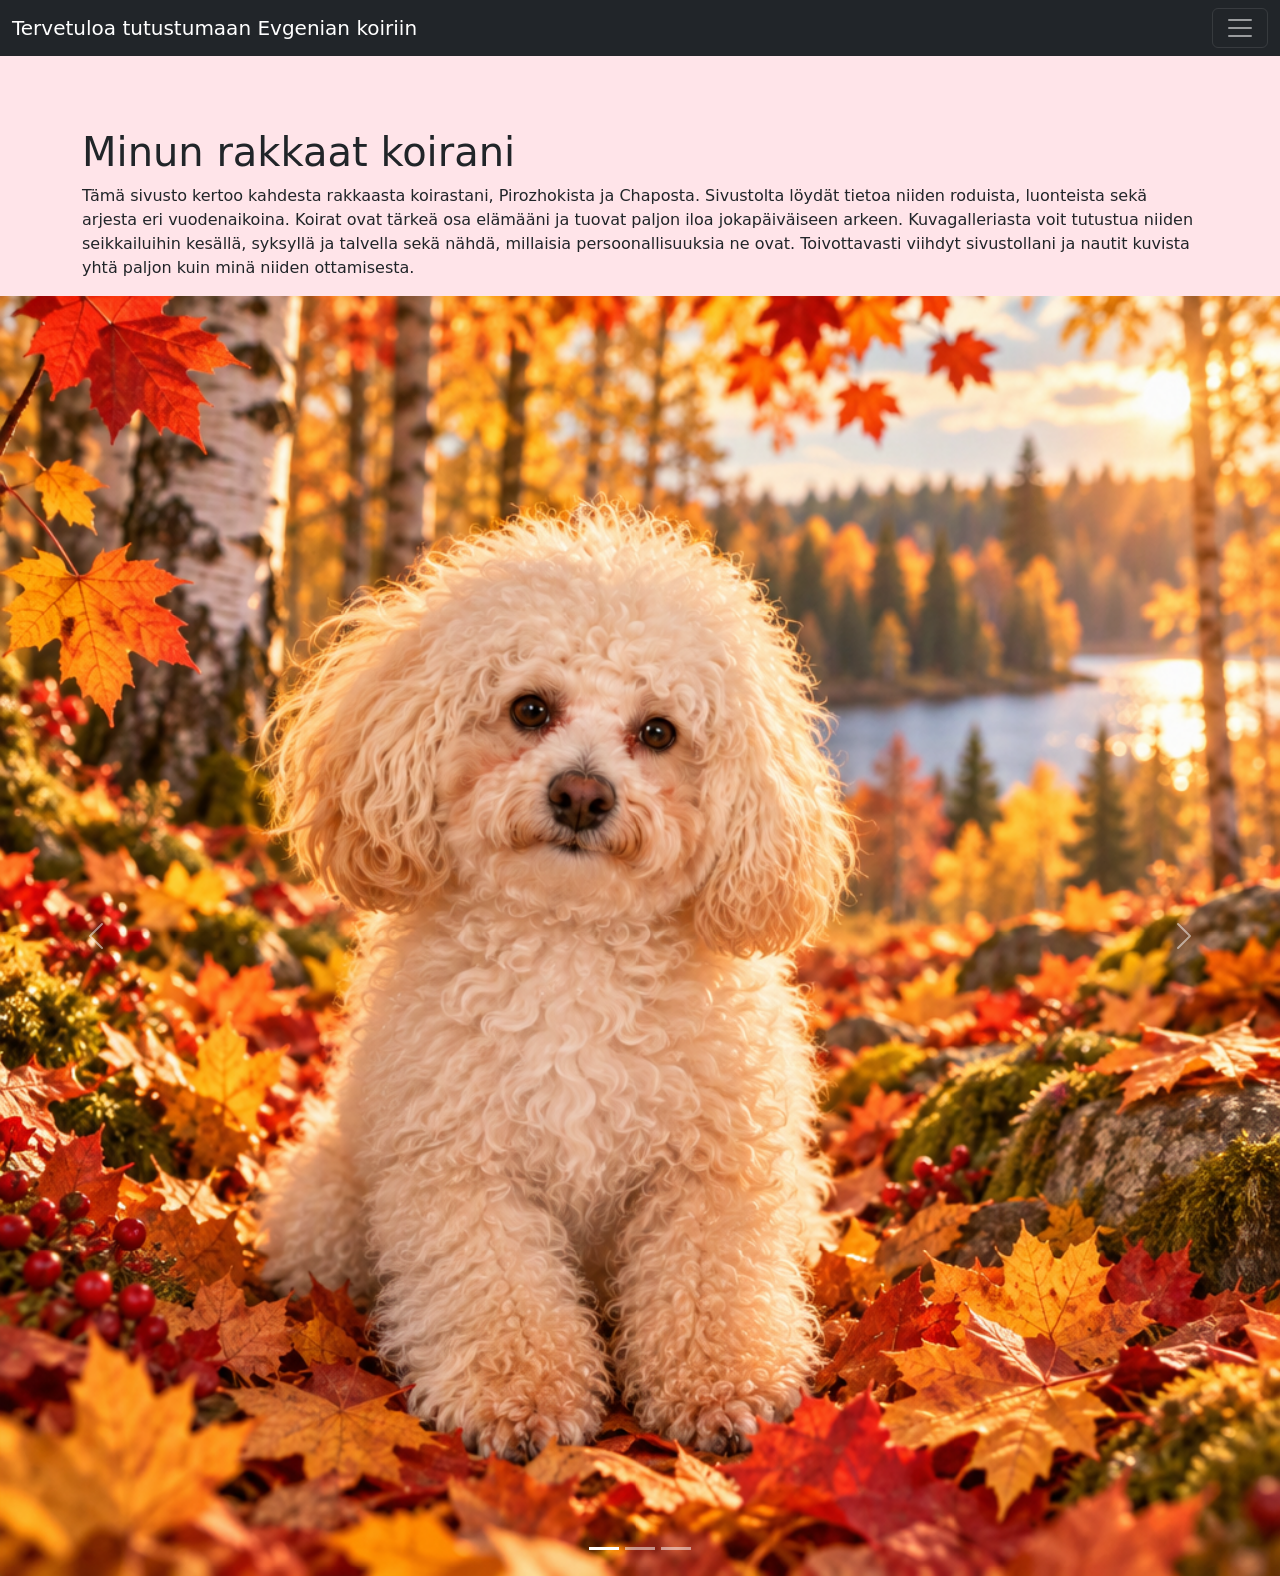
==== index.html @ 72e905f4 "ready pages" ====
<!DOCTYPE html>
<html lang="en">

<head>
    <meta charset="UTF-8">
    <meta name="viewport" content="width=device-width, initial-scale=1.0">
    <link rel="stylesheet" href="style.css">

    <link href="https://cdn.jsdelivr.net/npm/bootstrap@5.3.3/dist/css/bootstrap.min.css" rel="stylesheet">
    <script src="https://cdn.jsdelivr.net/npm/bootstrap@5.3.3/dist/js/bootstrap.bundle.min.js"></script>

    <title>Evgenian koirat</title>
</head>


<body>
    <main>
        <nav class="navbar navbar-dark bg-dark fixed-top">
            <div class="container-fluid">
                <a class="navbar-brand" href="#">Tervetuloa tutustumaan Evgenian koiriin</a>
                <button class="navbar-toggler" type="button" data-bs-toggle="offcanvas"
                    data-bs-target="#offcanvasDarkNavbar" aria-controls="offcanvasDarkNavbar"
                    aria-label="Toggle navigation">
                    <span class="navbar-toggler-icon"></span>
                </button>
                <div class="offcanvas offcanvas-end text-bg-dark" tabindex="-1" id="offcanvasDarkNavbar"
                    aria-labelledby="offcanvasDarkNavbarLabel">
                    <div class="offcanvas-header">
                        <h5 class="offcanvas-title" id="offcanvasDarkNavbarLabel">Evgenian koirat</h5>
                        <button type="button" class="btn-close btn-close-white" data-bs-dismiss="offcanvas"
                            aria-label="Close"></button>
                    </div>
                    <div class="offcanvas-body">
                        <ul class="navbar-nav justify-content-end flex-grow-1 pe-3">
                            <li class="nav-item">
                                <a class="nav-link active" aria-current="index.html" href="#">Etusivu</a>
                            </li>
                            <li class="nav-item">
                                <a class="nav-link" href="tietoaroduista.html">Tietoa roduista</a>
                            </li>
                            <li class="nav-item dropdown">
                                <a class="nav-link dropdown-toggle" href="#" role="button" data-bs-toggle="dropdown"
                                    aria-expanded="false">
                                    Minun kaksi koiraani
                                </a>
                                <ul class="dropdown-menu dropdown-menu-dark">
                                    <li><a class="dropdown-item" href="pirozhok.html">Pirozhok</a></li>
                                    <li><a class="dropdown-item" href="chapo.html">Chapo</a></li>
                                    <li>
                                        <hr class="dropdown-divider">
                                    </li>
                                    <li><a class="dropdown-item" href="kuvagalleria.html">Kuvagalleria</a></li>
                                </ul>
                            </li>
                        </ul>
                        <form class="d-flex mt-3" role="search">
                            <input class="form-control me-2" type="search" placeholder="Search" aria-label="Search" />
                            <button class="btn btn-success" type="submit">Search</button>
                        </form>


                    </div>
                </div>
            </div>
        </nav>

        <div class="container mt-5">
            <h1>Minun rakkaat koirani</h1>

            <p>
                Tämä sivusto kertoo kahdesta rakkaasta koirastani, Pirozhokista ja Chaposta.
                Sivustolta löydät tietoa niiden roduista, luonteista sekä arjesta eri vuodenaikoina.
                Koirat ovat tärkeä osa elämääni ja tuovat paljon iloa jokapäiväiseen arkeen.
                Kuvagalleriasta voit tutustua niiden seikkailuihin kesällä, syksyllä ja talvella sekä nähdä, millaisia
                persoonallisuuksia ne ovat.
                Toivottavasti viihdyt sivustollani ja nautit kuvista yhtä paljon kuin minä niiden ottamisesta.
            </p>
        </div>


        <div id="carouselExampleIndicators" class="carousel slide">
            <div class="carousel-indicators">
                <button type="button" data-bs-target="#carouselExampleIndicators" data-bs-slide-to="0" class="active"
                    aria-current="true" aria-label="Slide 1"></button>
                <button type="button" data-bs-target="#carouselExampleIndicators" data-bs-slide-to="1"
                    aria-label="Slide 2"></button>
                <button type="button" data-bs-target="#carouselExampleIndicators" data-bs-slide-to="2"
                    aria-label="Slide 3"></button>
            </div>
            <div class="carousel-inner">
                <div class="carousel-item active">
                    <img src="syksy.png" class="d-block w-100" alt="Chapo">
                </div>
                <div class="carousel-item">
                    <img src="Pirozhok.png" class="d-block w-100" alt="Pirozhok">
                </div>
                <div class="carousel-item">
                    <img src="..." class="d-block w-100" alt="...">
                </div>
            </div>
            <button class="carousel-control-prev" type="button" data-bs-target="#carouselExampleIndicators"
                data-bs-slide="prev">
                <span class="carousel-control-prev-icon" aria-hidden="true"></span>
                <span class="visually-hidden">Previous</span>
            </button>
            <button class="carousel-control-next" type="button" data-bs-target="#carouselExampleIndicators"
                data-bs-slide="next">
                <span class="carousel-control-next-icon" aria-hidden="true"></span>
                <span class="visually-hidden">Next</span>
            </button>
        </div>
    </main>

</body>

</html>
---- style.css ----
body {
    padding-top: 80px;
    /* lisää tilaa navbarin alle */
    background-color: #ffe4e9 !important;
    font-family: 'Nunito', sans-serif;
}
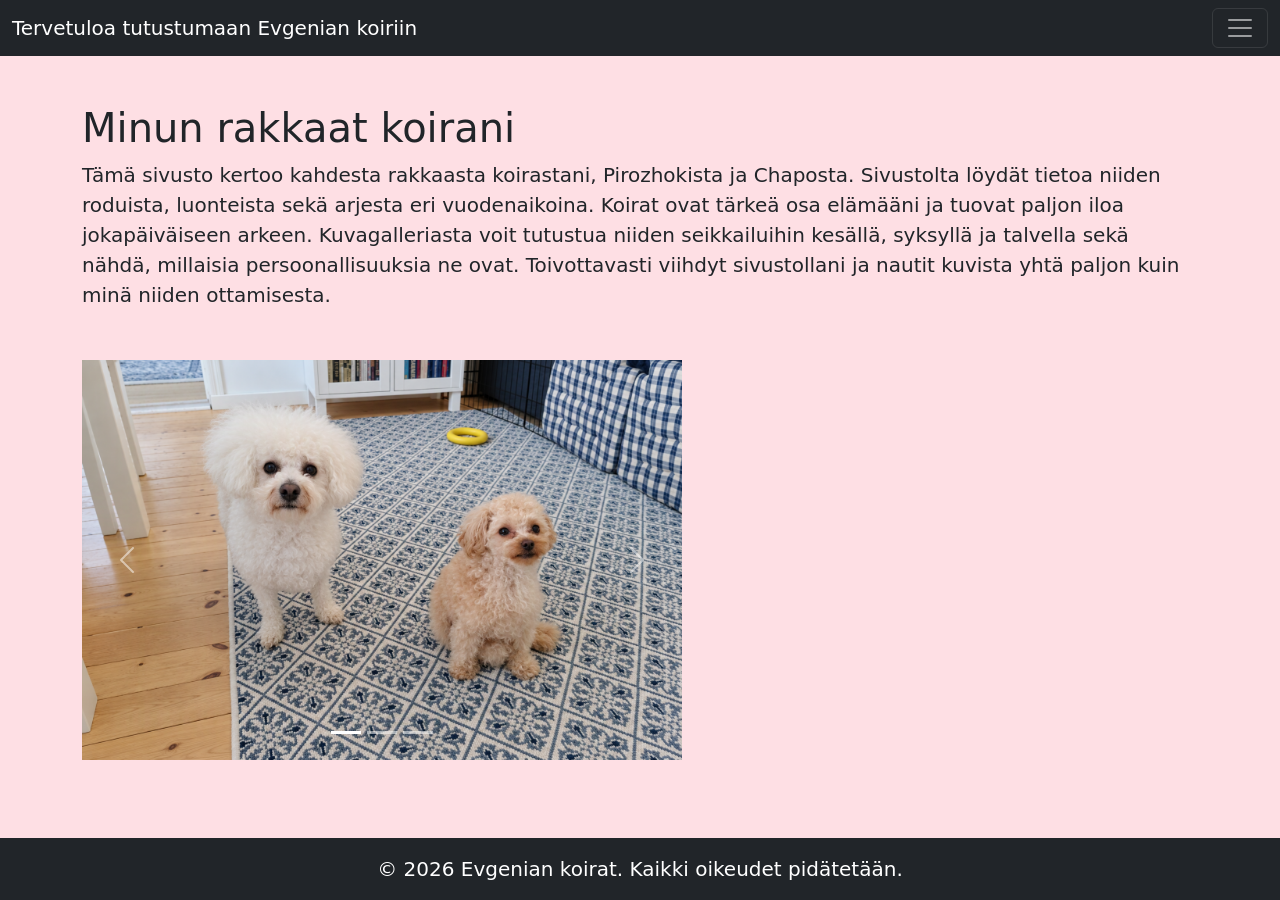
==== commit 521e2c36: "korjaukset" ====
--- a/index.html
+++ b/index.html
@@ -12,12 +12,11 @@
     <title>Evgenian koirat</title>
 </head>
 
-
 <body>
     <main>
         <nav class="navbar navbar-dark bg-dark fixed-top">
             <div class="container-fluid">
-                <a class="navbar-brand" href="#">Tervetuloa tutustumaan Evgenian koiriin</a>
+                <a class="navbar-brand" href="index.html">Tervetuloa tutustumaan Evgenian koiriin</a>
                 <button class="navbar-toggler" type="button" data-bs-toggle="offcanvas"
                     data-bs-target="#offcanvasDarkNavbar" aria-controls="offcanvasDarkNavbar"
                     aria-label="Toggle navigation">
@@ -33,7 +32,7 @@
                     <div class="offcanvas-body">
                         <ul class="navbar-nav justify-content-end flex-grow-1 pe-3">
                             <li class="nav-item">
-                                <a class="nav-link active" aria-current="index.html" href="#">Etusivu</a>
+                                <a class="nav-link active" aria-current="page" href="index.html">Etusivu</a>
                             </li>
                             <li class="nav-item">
                                 <a class="nav-link" href="tietoaroduista.html">Tietoa roduista</a>
@@ -64,7 +63,7 @@
             </div>
         </nav>
 
-        <div class="container mt-5">
+        <div class="container mt-4">
             <h1>Minun rakkaat koirani</h1>
 
             <p>
@@ -75,42 +74,49 @@
                 persoonallisuuksia ne ovat.
                 Toivottavasti viihdyt sivustollani ja nautit kuvista yhtä paljon kuin minä niiden ottamisesta.
             </p>
+            <div id="carouselExampleIndicators" class="carousel slide">
+                <div class="carousel-indicators">
+                    <button type="button" data-bs-target="#carouselExampleIndicators" data-bs-slide-to="0"
+                        class="active" aria-current="true" aria-label="Slide 1"></button>
+                    <button type="button" data-bs-target="#carouselExampleIndicators" data-bs-slide-to="1"
+                        aria-label="Slide 2"></button>
+                    <button type="button" data-bs-target="#carouselExampleIndicators" data-bs-slide-to="2"
+                        aria-label="Slide 3"></button>
+                </div>
+                <div class="carousel-inner">
+                    <div class="carousel-item active">
+                        <img src="pirozhokchapo4.png" class="d-block w-100" alt="minun koirani">
+                    </div>
+
+
+                    <div class="carousel-item">
+                        <img src="chapo4.png" class="d-block w-100" alt="Chapo">
+                    </div>
+
+                    <div class="carousel-item">
+                        <img src="pirozhokchapo5.jpg" class="d-block w-100" alt="Koirat nukkuvat">
+                    </div>
+                </div>
+
+                <button class="carousel-control-prev" type="button" data-bs-target="#carouselExampleIndicators"
+                    data-bs-slide="prev">
+                    <span class="carousel-control-prev-icon" aria-hidden="true"></span>
+                    <span class="visually-hidden">Previous</span>
+                </button>
+
+                <button class="carousel-control-next" type="button" data-bs-target="#carouselExampleIndicators"
+                    data-bs-slide="next">
+                    <span class="carousel-control-next-icon" aria-hidden="true"></span>
+                    <span class="visually-hidden">Next</span>
+                </button>
+            </div>
         </div>
 
+        </main>
 
-        <div id="carouselExampleIndicators" class="carousel slide">
-            <div class="carousel-indicators">
-                <button type="button" data-bs-target="#carouselExampleIndicators" data-bs-slide-to="0" class="active"
-                    aria-current="true" aria-label="Slide 1"></button>
-                <button type="button" data-bs-target="#carouselExampleIndicators" data-bs-slide-to="1"
-                    aria-label="Slide 2"></button>
-                <button type="button" data-bs-target="#carouselExampleIndicators" data-bs-slide-to="2"
-                    aria-label="Slide 3"></button>
-            </div>
-            <div class="carousel-inner">
-                <div class="carousel-item active">
-                    <img src="syksy.png" class="d-block w-100" alt="Chapo">
-                </div>
-                <div class="carousel-item">
-                    <img src="Pirozhok.png" class="d-block w-100" alt="Pirozhok">
-                </div>
-                <div class="carousel-item">
-                    <img src="..." class="d-block w-100" alt="...">
-                </div>
-            </div>
-            <button class="carousel-control-prev" type="button" data-bs-target="#carouselExampleIndicators"
-                data-bs-slide="prev">
-                <span class="carousel-control-prev-icon" aria-hidden="true"></span>
-                <span class="visually-hidden">Previous</span>
-            </button>
-            <button class="carousel-control-next" type="button" data-bs-target="#carouselExampleIndicators"
-                data-bs-slide="next">
-                <span class="carousel-control-next-icon" aria-hidden="true"></span>
-                <span class="visually-hidden">Next</span>
-            </button>
-        </div>
-    </main>
-
+        <footer class="bg-dark text-white text-center py-3 mt-5">
+            <p class="mb-0">&copy; 2026 Evgenian koirat. Kaikki oikeudet pidätetään.</p>
+        </footer>
 </body>
 
 </html>
--- a/style.css
+++ b/style.css
@@ -1,6 +1,43 @@
 body {
     padding-top: 80px;
     /* lisää tilaa navbarin alle */
-    background-color: #ffe4e9 !important;
+    background-color: #fedfe4 !important;
     font-family: 'Nunito', sans-serif;
+    min-height: 100vh;
+    display: flex;
+    flex-direction: column;
+}
+
+main {
+    flex: 1;
+}
+
+footer {
+    width: 100%;
+    max-width: none;
+    align-self: stretch;
+    margin-top: auto !important;
+}
+
+h1 {
+    font-size: 2.5rem;
+}
+
+p {
+    font-size: 1.25rem;
+}
+
+.carousel {
+    max-width: 600px;
+    margin: auto;
+    margin-top: 50px;
+    margin-left: 0;
+}
+
+.breed-comparison {
+    margin-top: 80px;
+}
+
+.breed-comparison p {
+    font-size: 1.1rem;
 }
